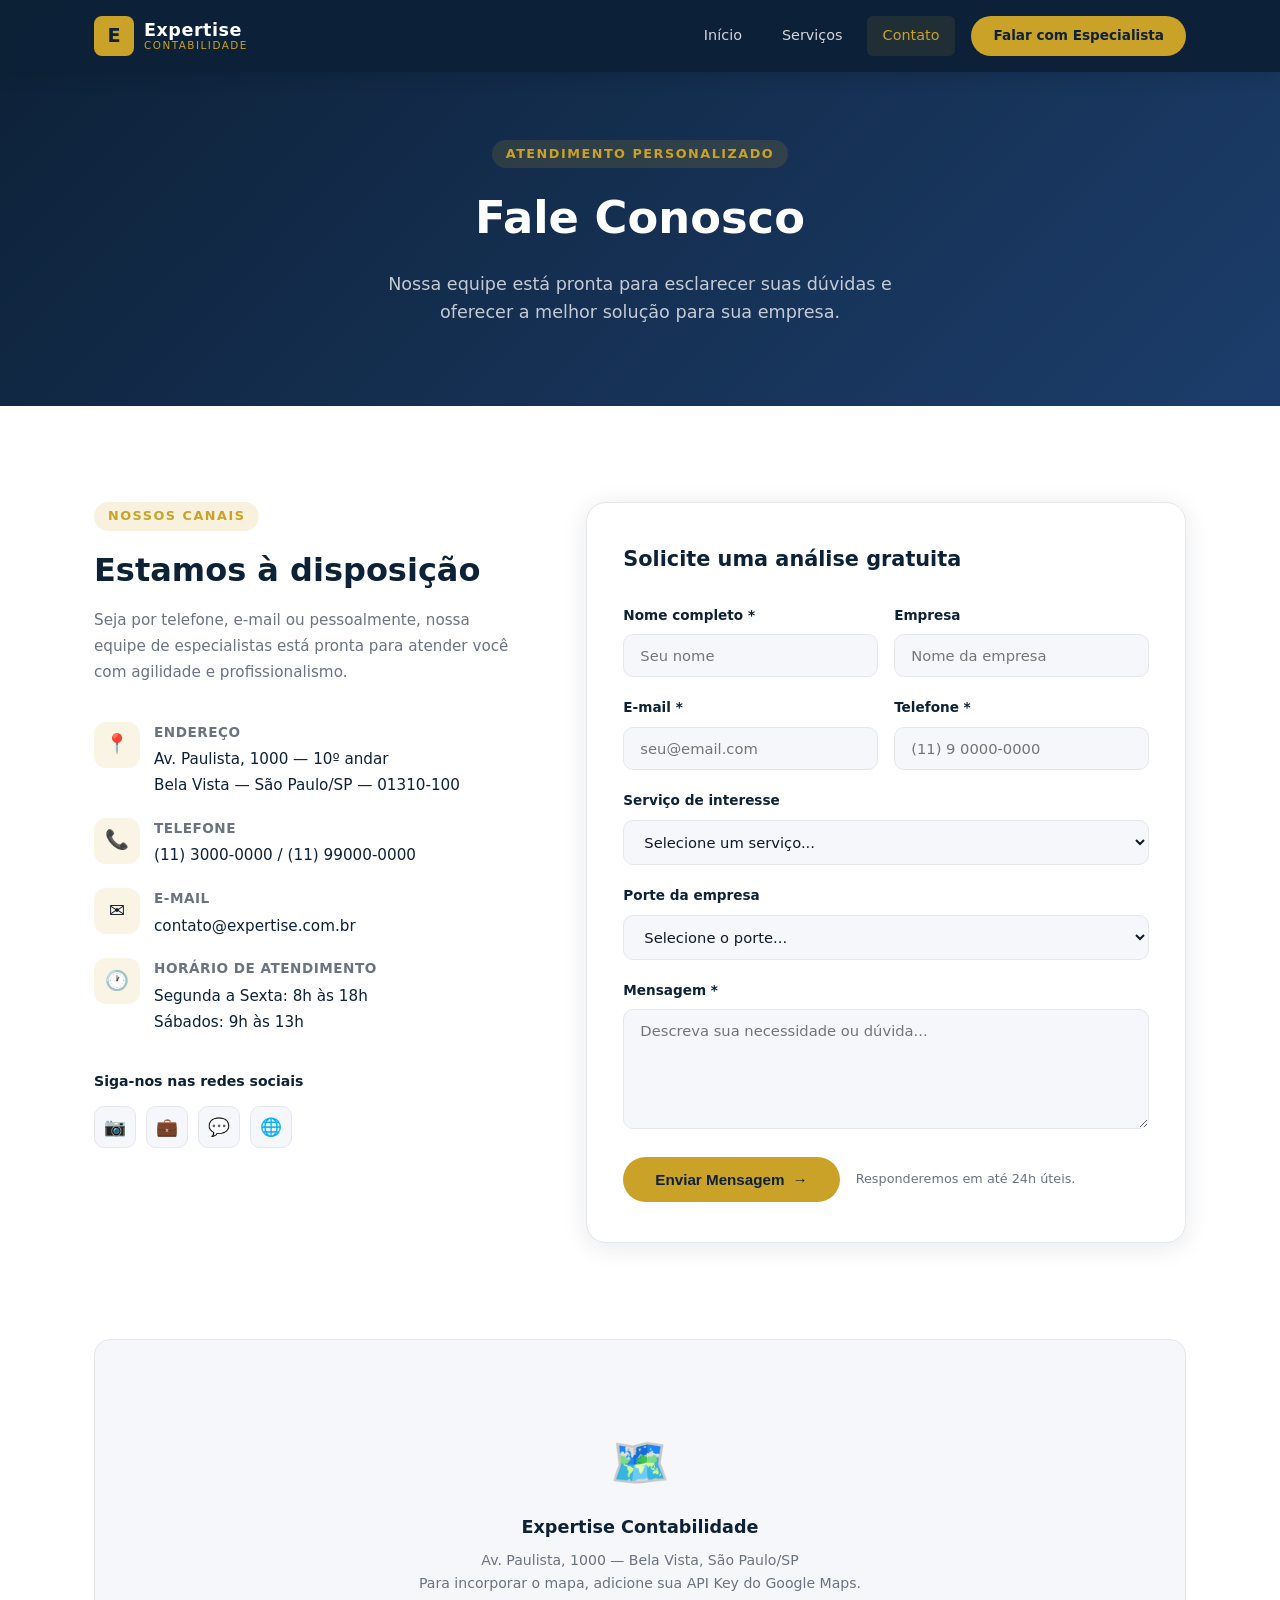
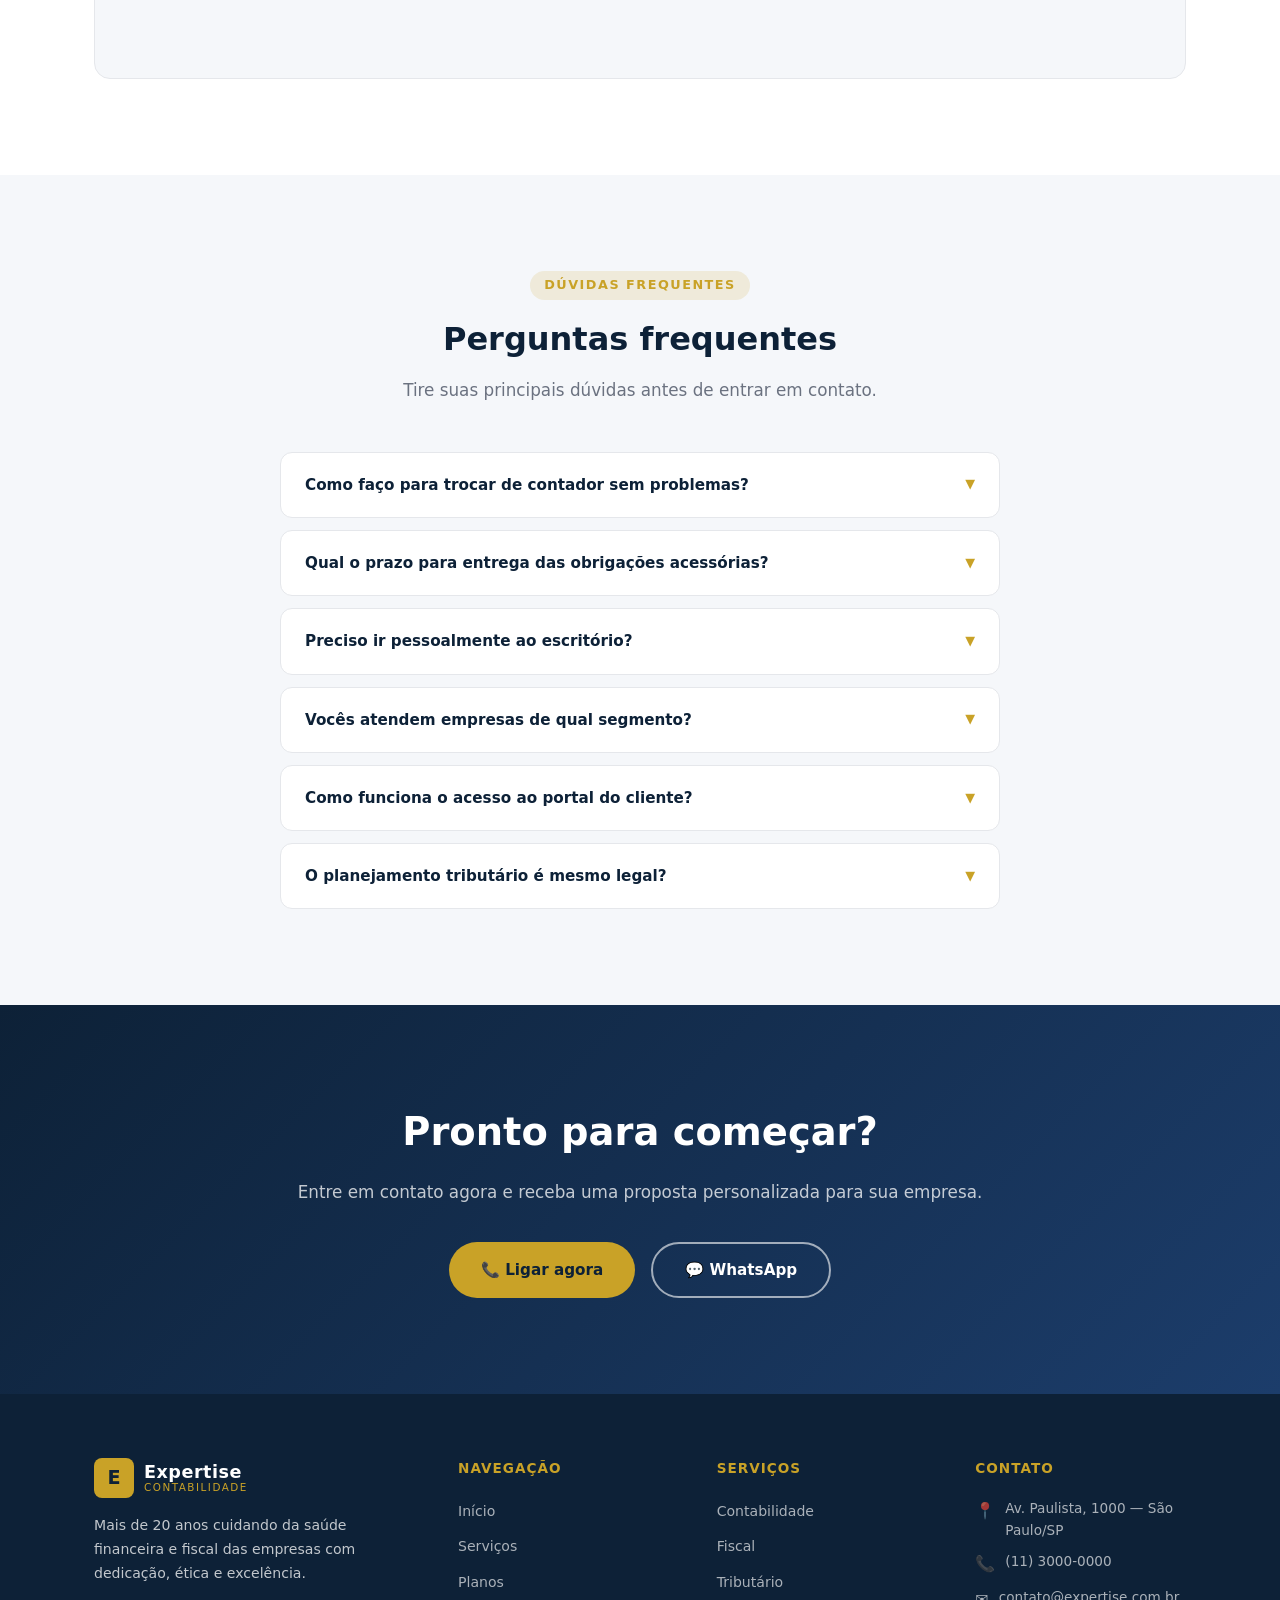
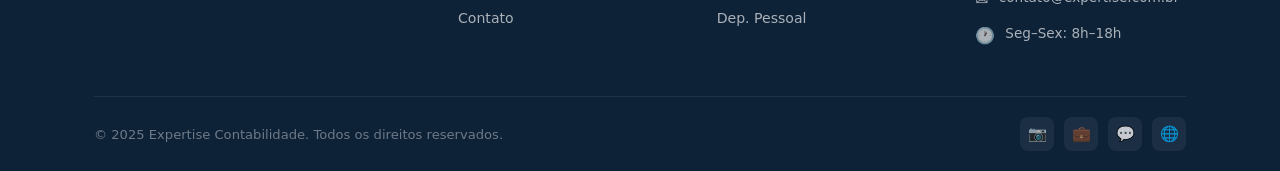
==== lab-desantana/contato.html @ 579408d8 "Add files via upload" ====
<!DOCTYPE html>
<html lang="pt-BR">
<head>
  <meta charset="UTF-8" />
  <meta name="viewport" content="width=device-width, initial-scale=1.0" />
  <meta name="description" content="Entre em contato com a Expertise Contabilidade. Atendimento personalizado, análise gratuita e respostas rápidas para sua empresa." />
  <title>Contato | Expertise Contabilidade</title>
  <link rel="stylesheet" href="styles.css" />
</head>
<body>

  <!-- HEADER -->
  <header class="header">
    <div class="container header-inner">
      <a href="index.html" class="logo">
        <div class="logo-icon">E</div>
        <div class="logo-text">
          <span class="logo-name">Expertise</span>
          <span class="logo-tagline">Contabilidade</span>
        </div>
      </a>

      <button class="hamburger" id="hamburger" aria-label="Menu">
        <span></span><span></span><span></span>
      </button>

      <nav class="nav" id="nav">
        <a href="index.html">Início</a>
        <a href="servicos.html">Serviços</a>
        <a href="contato.html" class="active">Contato</a>
        <a href="contato.html" class="btn-cta">Falar com Especialista</a>
      </nav>
    </div>
  </header>

  <!-- PAGE HERO -->
  <section class="page-hero">
    <div class="container">
      <span class="tag">Atendimento Personalizado</span>
      <h1>Fale Conosco</h1>
      <p>Nossa equipe está pronta para esclarecer suas dúvidas e oferecer a melhor solução para sua empresa.</p>
    </div>
  </section>

  <!-- CONTACT -->
  <section class="contact-section">
    <div class="container">
      <div class="contact-inner">

        <!-- INFO -->
        <div class="contact-info">
          <span class="tag">Nossos Canais</span>
          <h2>Estamos à disposição</h2>
          <p>
            Seja por telefone, e-mail ou pessoalmente, nossa equipe de especialistas está pronta para
            atender você com agilidade e profissionalismo.
          </p>

          <div class="contact-items">
            <div class="contact-item">
              <div class="c-icon">📍</div>
              <div class="c-text">
                <strong>Endereço</strong>
                <span>Av. Paulista, 1000 — 10º andar<br>Bela Vista — São Paulo/SP — 01310-100</span>
              </div>
            </div>
            <div class="contact-item">
              <div class="c-icon">📞</div>
              <div class="c-text">
                <strong>Telefone</strong>
                <span>(11) 3000-0000 / (11) 99000-0000</span>
              </div>
            </div>
            <div class="contact-item">
              <div class="c-icon">✉️</div>
              <div class="c-text">
                <strong>E-mail</strong>
                <span>contato@expertise.com.br</span>
              </div>
            </div>
            <div class="contact-item">
              <div class="c-icon">🕐</div>
              <div class="c-text">
                <strong>Horário de Atendimento</strong>
                <span>Segunda a Sexta: 8h às 18h<br>Sábados: 9h às 13h</span>
              </div>
            </div>
          </div>

          <p style="font-size:0.88rem; font-weight:600; color:var(--navy); margin-bottom:12px;">Siga-nos nas redes sociais</p>
          <div class="social-links">
            <a href="#" title="Instagram">📷</a>
            <a href="#" title="LinkedIn">💼</a>
            <a href="#" title="WhatsApp">💬</a>
            <a href="#" title="Facebook">🌐</a>
          </div>
        </div>

        <!-- FORM -->
        <div class="contact-form-wrap">
          <h3>Solicite uma análise gratuita</h3>

          <form id="contactForm" novalidate>
            <div class="form-row">
              <div class="form-group">
                <label for="nome">Nome completo *</label>
                <input type="text" id="nome" name="nome" placeholder="Seu nome" required />
              </div>
              <div class="form-group">
                <label for="empresa">Empresa</label>
                <input type="text" id="empresa" name="empresa" placeholder="Nome da empresa" />
              </div>
            </div>

            <div class="form-row">
              <div class="form-group">
                <label for="email">E-mail *</label>
                <input type="email" id="email" name="email" placeholder="seu@email.com" required />
              </div>
              <div class="form-group">
                <label for="telefone">Telefone *</label>
                <input type="tel" id="telefone" name="telefone" placeholder="(11) 9 0000-0000" required />
              </div>
            </div>

            <div class="form-group">
              <label for="servico">Serviço de interesse</label>
              <select id="servico" name="servico">
                <option value="">Selecione um serviço...</option>
                <option value="contabilidade">Contabilidade Geral</option>
                <option value="fiscal">Obrigações Fiscais</option>
                <option value="tributario">Planejamento Tributário</option>
                <option value="pessoal">Departamento Pessoal</option>
                <option value="abertura">Abertura de Empresa</option>
                <option value="consultoria">Consultoria Financeira</option>
                <option value="auditoria">Auditoria</option>
                <option value="outro">Outro</option>
              </select>
            </div>

            <div class="form-group">
              <label for="porte">Porte da empresa</label>
              <select id="porte" name="porte">
                <option value="">Selecione o porte...</option>
                <option value="mei">MEI</option>
                <option value="micro">Microempresa (ME)</option>
                <option value="pequena">Pequena Empresa (EPP)</option>
                <option value="media">Média Empresa</option>
                <option value="grande">Grande Empresa</option>
              </select>
            </div>

            <div class="form-group">
              <label for="mensagem">Mensagem *</label>
              <textarea id="mensagem" name="mensagem" placeholder="Descreva sua necessidade ou dúvida..." required></textarea>
            </div>

            <div class="form-submit">
              <button type="submit" class="btn btn-primary" id="submitBtn">
                <span>Enviar Mensagem</span>
                <span>→</span>
              </button>
              <span class="form-note">Responderemos em até 24h úteis.</span>
            </div>

            <div class="form-success" id="formSuccess">
              ✅ Mensagem enviada com sucesso! Nossa equipe entrará em contato em breve.
            </div>
          </form>
        </div>

      </div>
    </div>
  </section>

  <!-- MAP PLACEHOLDER -->
  <section class="map-section">
    <div class="container">
      <div class="map-wrap">
        <div class="map-placeholder">
          <div class="map-icon">🗺️</div>
          <h3>Expertise Contabilidade</h3>
          <p>Av. Paulista, 1000 — Bela Vista, São Paulo/SP<br>
          Para incorporar o mapa, adicione sua API Key do Google Maps.</p>
        </div>
      </div>
    </div>
  </section>

  <!-- FAQ -->
  <section class="faq-section">
    <div class="container">
      <div class="section-header">
        <span class="tag">Dúvidas Frequentes</span>
        <h2 class="section-title">Perguntas frequentes</h2>
        <p class="section-subtitle">Tire suas principais dúvidas antes de entrar em contato.</p>
      </div>

      <div class="faq-list">

        <div class="faq-item">
          <div class="faq-question">
            Como faço para trocar de contador sem problemas?
            <span class="faq-arrow">▼</span>
          </div>
          <div class="faq-answer">
            Cuidamos de todo o processo de migração para você. Solicitamos a documentação ao contador anterior, analisamos a situação fiscal e contábil da empresa e assumimos tudo de forma tranquila e sem interrupções. O processo geralmente leva de 5 a 10 dias úteis.
          </div>
        </div>

        <div class="faq-item">
          <div class="faq-question">
            Qual o prazo para entrega das obrigações acessórias?
            <span class="faq-arrow">▼</span>
          </div>
          <div class="faq-answer">
            Todas as obrigações são entregues com folga antes do prazo legal. Utilizamos um sistema de controle interno com alertas automáticos para garantir que nenhuma obrigação seja esquecida. Nosso cliente nunca paga multa por atraso de entrega.
          </div>
        </div>

        <div class="faq-item">
          <div class="faq-question">
            Preciso ir pessoalmente ao escritório?
            <span class="faq-arrow">▼</span>
          </div>
          <div class="faq-answer">
            Não é necessário. Todo o atendimento pode ser realizado de forma 100% digital, com envio de documentos via plataforma segura, reuniões por videoconferência e assinatura eletrônica. Porém, caso prefira, nossa equipe também atende presencialmente.
          </div>
        </div>

        <div class="faq-item">
          <div class="faq-question">
            Vocês atendem empresas de qual segmento?
            <span class="faq-arrow">▼</span>
          </div>
          <div class="faq-answer">
            Atendemos empresas de todos os segmentos: comércio, indústria, prestação de serviços, tecnologia, saúde, educação, construção civil e muito mais. Nossa equipe possui especialistas com experiência em diferentes nichos de mercado.
          </div>
        </div>

        <div class="faq-item">
          <div class="faq-question">
            Como funciona o acesso ao portal do cliente?
            <span class="faq-arrow">▼</span>
          </div>
          <div class="faq-answer">
            Após a contratação, você recebe acesso ao nosso portal online onde pode consultar documentos, balanços, obrigações entregues, holerites, notas fiscais e relatórios gerenciais a qualquer hora, de qualquer dispositivo.
          </div>
        </div>

        <div class="faq-item">
          <div class="faq-question">
            O planejamento tributário é mesmo legal?
            <span class="faq-arrow">▼</span>
          </div>
          <div class="faq-answer">
            Sim. O planejamento tributário que realizamos é 100% lícito, baseado na análise das normas tributárias vigentes para encontrar o regime e as estratégias que menos oneram sua empresa. Diferente da sonegação, trabalhamos exclusivamente com elisão fiscal — redução legal de impostos.
          </div>
        </div>

      </div>
    </div>
  </section>

  <!-- CTA -->
  <section class="cta-section">
    <div class="container">
      <h2>Pronto para começar?</h2>
      <p>Entre em contato agora e receba uma proposta personalizada para sua empresa.</p>
      <div class="cta-buttons">
        <a href="tel:1130000000" class="btn btn-primary">📞 Ligar agora</a>
        <a href="https://wa.me/5511990000000" class="btn btn-outline">💬 WhatsApp</a>
      </div>
    </div>
  </section>

  <!-- FOOTER -->
  <footer class="footer">
    <div class="container">
      <div class="footer-grid">
        <div class="footer-brand">
          <a href="index.html" class="logo">
            <div class="logo-icon">E</div>
            <div class="logo-text">
              <span class="logo-name">Expertise</span>
              <span class="logo-tagline">Contabilidade</span>
            </div>
          </a>
          <p>Mais de 20 anos cuidando da saúde financeira e fiscal das empresas com dedicação, ética e excelência.</p>
        </div>

        <div class="footer-col">
          <h4>Navegação</h4>
          <ul>
            <li><a href="index.html">Início</a></li>
            <li><a href="servicos.html">Serviços</a></li>
            <li><a href="servicos.html#planos">Planos</a></li>
            <li><a href="contato.html">Contato</a></li>
          </ul>
        </div>

        <div class="footer-col">
          <h4>Serviços</h4>
          <ul>
            <li><a href="servicos.html">Contabilidade</a></li>
            <li><a href="servicos.html">Fiscal</a></li>
            <li><a href="servicos.html">Tributário</a></li>
            <li><a href="servicos.html">Dep. Pessoal</a></li>
          </ul>
        </div>

        <div class="footer-col">
          <h4>Contato</h4>
          <ul class="footer-contact-list">
            <li><span>📍</span><span>Av. Paulista, 1000 — São Paulo/SP</span></li>
            <li><span>📞</span><span>(11) 3000-0000</span></li>
            <li><span>✉️</span><span>contato@expertise.com.br</span></li>
            <li><span>🕐</span><span>Seg–Sex: 8h–18h</span></li>
          </ul>
        </div>
      </div>

      <div class="footer-bottom">
        <p>© 2025 Expertise Contabilidade. Todos os direitos reservados.</p>
        <div class="footer-social">
          <a href="#" title="Instagram">📷</a>
          <a href="#" title="LinkedIn">💼</a>
          <a href="#" title="WhatsApp">💬</a>
          <a href="#" title="Facebook">🌐</a>
        </div>
      </div>
    </div>
  </footer>

  <script src="script.js"></script>
</body>
</html>
---- lab-desantana/styles.css ----
/* ===== RESET & BASE ===== */
*, *::before, *::after {
  box-sizing: border-box;
  margin: 0;
  padding: 0;
}

:root {
  --navy:   #0d2137;
  --blue:   #1a4a7a;
  --gold:   #c9a227;
  --gold-light: #e8c24a;
  --white:  #ffffff;
  --off-white: #f5f7fa;
  --gray:   #6b7280;
  --light-gray: #e5e7eb;
  --dark:   #111827;
  --shadow: 0 4px 24px rgba(13,33,55,0.10);
  --radius: 10px;
  --transition: 0.3s ease;
}

html { scroll-behavior: smooth; }

body {
  font-family: 'Segoe UI', system-ui, -apple-system, sans-serif;
  font-size: 16px;
  color: var(--dark);
  background: var(--white);
  line-height: 1.6;
}

a { text-decoration: none; color: inherit; }
ul { list-style: none; }
img { max-width: 100%; display: block; }

/* ===== UTILITIES ===== */
.container {
  max-width: 1140px;
  margin: 0 auto;
  padding: 0 24px;
}

.section-title {
  font-size: 2rem;
  font-weight: 700;
  color: var(--navy);
  margin-bottom: 12px;
}

.section-subtitle {
  font-size: 1.05rem;
  color: var(--gray);
  max-width: 560px;
  margin-bottom: 48px;
}

.section-header { text-align: center; }
.section-header .section-subtitle { margin: 12px auto 48px; }

.tag {
  display: inline-block;
  background: rgba(201,162,39,0.15);
  color: var(--gold);
  font-size: 0.8rem;
  font-weight: 600;
  letter-spacing: 1.5px;
  text-transform: uppercase;
  padding: 4px 14px;
  border-radius: 50px;
  margin-bottom: 14px;
}

.btn {
  display: inline-flex;
  align-items: center;
  gap: 8px;
  padding: 14px 32px;
  border-radius: 50px;
  font-size: 0.95rem;
  font-weight: 600;
  cursor: pointer;
  border: none;
  transition: var(--transition);
}

.btn-primary {
  background: var(--gold);
  color: var(--navy);
}
.btn-primary:hover { background: var(--gold-light); transform: translateY(-2px); box-shadow: 0 8px 24px rgba(201,162,39,0.4); }

.btn-outline {
  background: transparent;
  color: var(--white);
  border: 2px solid rgba(255,255,255,0.6);
}
.btn-outline:hover { background: rgba(255,255,255,0.12); border-color: var(--white); }

.btn-navy {
  background: var(--navy);
  color: var(--white);
}
.btn-navy:hover { background: var(--blue); transform: translateY(-2px); }

/* ===== HEADER / NAV ===== */
.header {
  position: fixed;
  top: 0; left: 0; right: 0;
  z-index: 1000;
  background: rgba(13,33,55,0.97);
  backdrop-filter: blur(10px);
  box-shadow: 0 2px 20px rgba(0,0,0,0.15);
  transition: var(--transition);
}

.header-inner {
  display: flex;
  align-items: center;
  justify-content: space-between;
  height: 72px;
}

.logo {
  display: flex;
  align-items: center;
  gap: 10px;
}

.logo-icon {
  width: 40px;
  height: 40px;
  background: var(--gold);
  border-radius: 8px;
  display: flex;
  align-items: center;
  justify-content: center;
  font-size: 1.2rem;
  font-weight: 900;
  color: var(--navy);
}

.logo-text {
  display: flex;
  flex-direction: column;
  line-height: 1.1;
}

.logo-name {
  font-size: 1.1rem;
  font-weight: 700;
  color: var(--white);
  letter-spacing: 0.5px;
}

.logo-tagline {
  font-size: 0.65rem;
  color: var(--gold);
  letter-spacing: 1.5px;
  text-transform: uppercase;
}

.nav {
  display: flex;
  align-items: center;
  gap: 8px;
}

.nav a {
  color: rgba(255,255,255,0.82);
  font-size: 0.9rem;
  font-weight: 500;
  padding: 8px 16px;
  border-radius: 6px;
  transition: var(--transition);
}

.nav a:hover, .nav a.active {
  color: var(--gold);
  background: rgba(201,162,39,0.1);
}

.nav .btn-cta {
  background: var(--gold);
  color: var(--navy);
  padding: 9px 22px;
  border-radius: 50px;
  font-weight: 700;
  font-size: 0.85rem;
  margin-left: 8px;
}
.nav .btn-cta:hover { background: var(--gold-light); color: var(--navy); }

.hamburger {
  display: none;
  flex-direction: column;
  gap: 5px;
  cursor: pointer;
  padding: 4px;
  background: none;
  border: none;
}
.hamburger span {
  display: block;
  width: 24px;
  height: 2px;
  background: var(--white);
  border-radius: 2px;
  transition: var(--transition);
}

/* ===== HERO ===== */
.hero {
  min-height: 100vh;
  background: linear-gradient(135deg, var(--navy) 0%, #1c3d6b 60%, #0a1a2e 100%);
  display: flex;
  align-items: center;
  padding-top: 72px;
  position: relative;
  overflow: hidden;
}

.hero::before {
  content: '';
  position: absolute;
  top: -200px; right: -200px;
  width: 700px;
  height: 700px;
  background: radial-gradient(circle, rgba(201,162,39,0.12) 0%, transparent 70%);
  pointer-events: none;
}

.hero::after {
  content: '';
  position: absolute;
  bottom: -150px; left: -150px;
  width: 500px;
  height: 500px;
  background: radial-gradient(circle, rgba(26,74,122,0.4) 0%, transparent 70%);
  pointer-events: none;
}

.hero-inner {
  display: grid;
  grid-template-columns: 1fr 1fr;
  gap: 64px;
  align-items: center;
  position: relative;
  z-index: 1;
  padding: 80px 0;
}

.hero-content .tag { background: rgba(201,162,39,0.2); }

.hero-title {
  font-size: 3.2rem;
  font-weight: 800;
  color: var(--white);
  line-height: 1.15;
  margin-bottom: 20px;
}

.hero-title span { color: var(--gold); }

.hero-desc {
  font-size: 1.1rem;
  color: rgba(255,255,255,0.75);
  margin-bottom: 36px;
  max-width: 480px;
}

.hero-actions {
  display: flex;
  gap: 14px;
  flex-wrap: wrap;
}

.hero-stats {
  display: flex;
  gap: 32px;
  margin-top: 48px;
  padding-top: 32px;
  border-top: 1px solid rgba(255,255,255,0.1);
}

.stat-item { text-align: center; }
.stat-number {
  display: block;
  font-size: 2rem;
  font-weight: 800;
  color: var(--gold);
}
.stat-label {
  font-size: 0.8rem;
  color: rgba(255,255,255,0.6);
  letter-spacing: 0.5px;
}

.hero-card-wrap {
  display: flex;
  justify-content: center;
  align-items: center;
}

.hero-illustration {
  background: rgba(255,255,255,0.05);
  border: 1px solid rgba(255,255,255,0.1);
  border-radius: 20px;
  padding: 36px 32px;
  backdrop-filter: blur(10px);
  width: 100%;
  max-width: 420px;
}

.hero-illustration h3 {
  color: var(--gold);
  font-size: 0.85rem;
  letter-spacing: 1.5px;
  text-transform: uppercase;
  margin-bottom: 24px;
}

.service-list-card {
  display: flex;
  flex-direction: column;
  gap: 14px;
}

.service-card-item {
  display: flex;
  align-items: center;
  gap: 14px;
  padding: 14px 16px;
  background: rgba(255,255,255,0.06);
  border-radius: var(--radius);
  border: 1px solid rgba(255,255,255,0.08);
  transition: var(--transition);
}
.service-card-item:hover { background: rgba(201,162,39,0.12); border-color: rgba(201,162,39,0.3); }

.service-icon {
  width: 42px;
  height: 42px;
  background: var(--gold);
  border-radius: 10px;
  display: flex;
  align-items: center;
  justify-content: center;
  font-size: 1.2rem;
  flex-shrink: 0;
}

.service-info strong {
  display: block;
  color: var(--white);
  font-size: 0.92rem;
  font-weight: 600;
}
.service-info span {
  color: rgba(255,255,255,0.5);
  font-size: 0.8rem;
}

/* ===== ABOUT ===== */
.about {
  padding: 96px 0;
  background: var(--off-white);
}

.about-inner {
  display: grid;
  grid-template-columns: 1fr 1fr;
  gap: 72px;
  align-items: center;
}

.about-badges {
  display: flex;
  flex-wrap: wrap;
  gap: 10px;
  margin-top: 28px;
}

.badge {
  display: flex;
  align-items: center;
  gap: 8px;
  background: var(--white);
  border: 1px solid var(--light-gray);
  border-radius: 50px;
  padding: 8px 16px;
  font-size: 0.85rem;
  font-weight: 600;
  color: var(--navy);
  box-shadow: var(--shadow);
}
.badge .dot {
  width: 8px;
  height: 8px;
  background: var(--gold);
  border-radius: 50%;
}

.about-visual {
  position: relative;
}

.about-card {
  background: var(--white);
  border-radius: 16px;
  padding: 32px;
  box-shadow: var(--shadow);
  border: 1px solid var(--light-gray);
}

.about-card h3 {
  color: var(--navy);
  font-size: 1.1rem;
  margin-bottom: 24px;
  display: flex;
  align-items: center;
  gap: 8px;
}

.about-card h3::after {
  content: '';
  flex: 1;
  height: 2px;
  background: var(--gold);
  border-radius: 2px;
}

.value-list {
  display: flex;
  flex-direction: column;
  gap: 14px;
}

.value-item {
  display: flex;
  gap: 12px;
  align-items: flex-start;
}

.value-check {
  width: 22px;
  height: 22px;
  background: var(--gold);
  border-radius: 50%;
  display: flex;
  align-items: center;
  justify-content: center;
  font-size: 0.75rem;
  color: var(--navy);
  flex-shrink: 0;
  margin-top: 2px;
}

.value-text strong {
  display: block;
  font-size: 0.92rem;
  color: var(--navy);
  font-weight: 600;
}
.value-text span { font-size: 0.82rem; color: var(--gray); }

.float-badge {
  position: absolute;
  bottom: -20px;
  left: -20px;
  background: var(--navy);
  color: var(--white);
  border-radius: 12px;
  padding: 16px 20px;
  box-shadow: 0 8px 32px rgba(13,33,55,0.25);
  display: flex;
  align-items: center;
  gap: 10px;
}
.float-badge .number {
  font-size: 1.8rem;
  font-weight: 800;
  color: var(--gold);
  line-height: 1;
}
.float-badge .label {
  font-size: 0.78rem;
  color: rgba(255,255,255,0.7);
  line-height: 1.3;
}

/* ===== SERVICES PAGE ===== */
.page-hero {
  background: linear-gradient(135deg, var(--navy) 0%, #1c3d6b 100%);
  padding: 140px 0 80px;
  text-align: center;
}

.page-hero h1 {
  font-size: 2.8rem;
  font-weight: 800;
  color: var(--white);
  margin-bottom: 16px;
}

.page-hero p {
  color: rgba(255,255,255,0.75);
  font-size: 1.1rem;
  max-width: 560px;
  margin: 0 auto;
}

.services-section {
  padding: 96px 0;
}

.services-grid {
  display: grid;
  grid-template-columns: repeat(3, 1fr);
  gap: 28px;
}

.service-box {
  background: var(--white);
  border: 1px solid var(--light-gray);
  border-radius: 16px;
  padding: 36px 28px;
  transition: var(--transition);
  position: relative;
  overflow: hidden;
}

.service-box::before {
  content: '';
  position: absolute;
  top: 0; left: 0; right: 0;
  height: 4px;
  background: linear-gradient(90deg, var(--gold), var(--gold-light));
  transform: scaleX(0);
  transform-origin: left;
  transition: var(--transition);
}

.service-box:hover {
  box-shadow: 0 12px 40px rgba(13,33,55,0.12);
  transform: translateY(-6px);
  border-color: transparent;
}

.service-box:hover::before { transform: scaleX(1); }

.service-box .icon {
  width: 60px;
  height: 60px;
  background: rgba(201,162,39,0.12);
  border-radius: 14px;
  display: flex;
  align-items: center;
  justify-content: center;
  font-size: 1.7rem;
  margin-bottom: 20px;
  transition: var(--transition);
}

.service-box:hover .icon {
  background: var(--gold);
}

.service-box h3 {
  font-size: 1.15rem;
  font-weight: 700;
  color: var(--navy);
  margin-bottom: 12px;
}

.service-box p {
  color: var(--gray);
  font-size: 0.9rem;
  line-height: 1.65;
  margin-bottom: 20px;
}

.service-box ul {
  display: flex;
  flex-direction: column;
  gap: 8px;
}

.service-box ul li {
  display: flex;
  align-items: center;
  gap: 8px;
  font-size: 0.85rem;
  color: var(--dark);
}

.service-box ul li::before {
  content: '✓';
  color: var(--gold);
  font-weight: 700;
  flex-shrink: 0;
}

/* ===== PLANS ===== */
.plans-section {
  padding: 96px 0;
  background: var(--off-white);
}

.plans-grid {
  display: grid;
  grid-template-columns: repeat(3, 1fr);
  gap: 28px;
  align-items: start;
}

.plan-card {
  background: var(--white);
  border: 1px solid var(--light-gray);
  border-radius: 20px;
  padding: 36px 28px;
  position: relative;
  transition: var(--transition);
}

.plan-card:hover { box-shadow: 0 16px 48px rgba(13,33,55,0.12); transform: translateY(-4px); }

.plan-card.featured {
  background: var(--navy);
  border-color: var(--navy);
  transform: scale(1.03);
}

.plan-card.featured:hover { transform: scale(1.03) translateY(-4px); }

.plan-badge {
  position: absolute;
  top: -14px;
  left: 50%;
  transform: translateX(-50%);
  background: var(--gold);
  color: var(--navy);
  font-size: 0.75rem;
  font-weight: 700;
  letter-spacing: 1px;
  text-transform: uppercase;
  padding: 5px 18px;
  border-radius: 50px;
  white-space: nowrap;
}

.plan-name {
  font-size: 1rem;
  font-weight: 700;
  letter-spacing: 1px;
  text-transform: uppercase;
  margin-bottom: 8px;
  color: var(--gray);
}
.plan-card.featured .plan-name { color: var(--gold); }

.plan-price {
  margin-bottom: 8px;
}
.plan-price .currency {
  font-size: 1.3rem;
  font-weight: 700;
  color: var(--navy);
  vertical-align: super;
  line-height: 1;
}
.plan-card.featured .plan-price .currency { color: var(--white); }

.plan-price .amount {
  font-size: 3rem;
  font-weight: 800;
  color: var(--navy);
  line-height: 1;
}
.plan-card.featured .plan-price .amount { color: var(--white); }

.plan-price .period {
  font-size: 0.85rem;
  color: var(--gray);
  font-weight: 500;
}
.plan-card.featured .plan-price .period { color: rgba(255,255,255,0.6); }

.plan-desc {
  font-size: 0.88rem;
  color: var(--gray);
  margin-bottom: 28px;
  padding-bottom: 24px;
  border-bottom: 1px solid var(--light-gray);
}
.plan-card.featured .plan-desc {
  color: rgba(255,255,255,0.6);
  border-bottom-color: rgba(255,255,255,0.1);
}

.plan-features {
  display: flex;
  flex-direction: column;
  gap: 12px;
  margin-bottom: 32px;
}

.plan-features li {
  display: flex;
  align-items: center;
  gap: 10px;
  font-size: 0.88rem;
  color: var(--dark);
}
.plan-card.featured .plan-features li { color: rgba(255,255,255,0.85); }

.plan-features li .check {
  width: 20px;
  height: 20px;
  background: rgba(201,162,39,0.15);
  border-radius: 50%;
  display: flex;
  align-items: center;
  justify-content: center;
  font-size: 0.7rem;
  color: var(--gold);
  flex-shrink: 0;
}
.plan-card.featured .plan-features li .check {
  background: rgba(201,162,39,0.25);
}

.plan-btn {
  display: block;
  text-align: center;
  padding: 13px 24px;
  border-radius: 50px;
  font-weight: 700;
  font-size: 0.9rem;
  transition: var(--transition);
  border: 2px solid var(--navy);
  color: var(--navy);
  background: transparent;
}
.plan-btn:hover { background: var(--navy); color: var(--white); }

.plan-card.featured .plan-btn {
  background: var(--gold);
  border-color: var(--gold);
  color: var(--navy);
}
.plan-card.featured .plan-btn:hover { background: var(--gold-light); }

/* ===== CTA SECTION ===== */
.cta-section {
  padding: 96px 0;
  background: linear-gradient(135deg, var(--navy) 0%, #1c3d6b 100%);
  text-align: center;
}

.cta-section h2 {
  font-size: 2.4rem;
  font-weight: 800;
  color: var(--white);
  margin-bottom: 16px;
}

.cta-section p {
  color: rgba(255,255,255,0.75);
  font-size: 1.05rem;
  margin-bottom: 36px;
}

.cta-buttons {
  display: flex;
  gap: 16px;
  justify-content: center;
  flex-wrap: wrap;
}

/* ===== CONTACT PAGE ===== */
.contact-section {
  padding: 96px 0;
}

.contact-inner {
  display: grid;
  grid-template-columns: 1fr 1.4fr;
  gap: 64px;
  align-items: start;
}

.contact-info h2 {
  font-size: 2rem;
  font-weight: 700;
  color: var(--navy);
  margin-bottom: 12px;
}

.contact-info p {
  color: var(--gray);
  font-size: 0.95rem;
  margin-bottom: 36px;
  line-height: 1.7;
}

.contact-items {
  display: flex;
  flex-direction: column;
  gap: 20px;
  margin-bottom: 36px;
}

.contact-item {
  display: flex;
  gap: 14px;
  align-items: flex-start;
}

.contact-item .c-icon {
  width: 46px;
  height: 46px;
  background: rgba(201,162,39,0.12);
  border-radius: 12px;
  display: flex;
  align-items: center;
  justify-content: center;
  font-size: 1.2rem;
  flex-shrink: 0;
}

.contact-item .c-text strong {
  display: block;
  font-size: 0.85rem;
  font-weight: 700;
  color: var(--gray);
  letter-spacing: 0.5px;
  text-transform: uppercase;
  margin-bottom: 3px;
}

.contact-item .c-text span {
  font-size: 0.95rem;
  color: var(--navy);
  font-weight: 500;
}

.social-links {
  display: flex;
  gap: 10px;
}

.social-links a {
  width: 42px;
  height: 42px;
  background: var(--off-white);
  border: 1px solid var(--light-gray);
  border-radius: 10px;
  display: flex;
  align-items: center;
  justify-content: center;
  font-size: 1.1rem;
  transition: var(--transition);
}

.social-links a:hover {
  background: var(--navy);
  border-color: var(--navy);
  transform: translateY(-2px);
}

/* ===== FORM ===== */
.contact-form-wrap {
  background: var(--white);
  border: 1px solid var(--light-gray);
  border-radius: 20px;
  padding: 40px 36px;
  box-shadow: var(--shadow);
}

.contact-form-wrap h3 {
  font-size: 1.3rem;
  font-weight: 700;
  color: var(--navy);
  margin-bottom: 28px;
}

.form-group {
  margin-bottom: 20px;
}

.form-row {
  display: grid;
  grid-template-columns: 1fr 1fr;
  gap: 16px;
}

label {
  display: block;
  font-size: 0.85rem;
  font-weight: 600;
  color: var(--navy);
  margin-bottom: 8px;
}

input, select, textarea {
  width: 100%;
  padding: 12px 16px;
  border: 1.5px solid var(--light-gray);
  border-radius: 10px;
  font-size: 0.92rem;
  font-family: inherit;
  color: var(--dark);
  background: var(--off-white);
  transition: var(--transition);
  outline: none;
}

input:focus, select:focus, textarea:focus {
  border-color: var(--gold);
  background: var(--white);
  box-shadow: 0 0 0 3px rgba(201,162,39,0.12);
}

textarea { resize: vertical; min-height: 120px; }

.form-submit {
  display: flex;
  align-items: center;
  gap: 16px;
  flex-wrap: wrap;
}

.form-note {
  font-size: 0.8rem;
  color: var(--gray);
}

.form-success {
  display: none;
  background: #d1fae5;
  border: 1px solid #6ee7b7;
  color: #065f46;
  padding: 12px 18px;
  border-radius: 10px;
  font-size: 0.9rem;
  font-weight: 500;
  margin-top: 16px;
}

/* ===== MAP PLACEHOLDER ===== */
.map-section { padding: 0 0 96px; }

.map-wrap {
  border-radius: 16px;
  overflow: hidden;
  height: 340px;
  background: var(--off-white);
  border: 1px solid var(--light-gray);
  display: flex;
  align-items: center;
  justify-content: center;
  position: relative;
}

.map-placeholder {
  text-align: center;
  color: var(--gray);
}

.map-placeholder .map-icon { font-size: 3rem; margin-bottom: 12px; }
.map-placeholder h3 { font-size: 1.1rem; color: var(--navy); margin-bottom: 8px; }
.map-placeholder p { font-size: 0.88rem; }

/* ===== FAQ ===== */
.faq-section {
  padding: 96px 0;
  background: var(--off-white);
}

.faq-list {
  max-width: 720px;
  margin: 0 auto;
  display: flex;
  flex-direction: column;
  gap: 12px;
}

.faq-item {
  background: var(--white);
  border: 1px solid var(--light-gray);
  border-radius: 12px;
  overflow: hidden;
}

.faq-question {
  display: flex;
  align-items: center;
  justify-content: space-between;
  padding: 20px 24px;
  cursor: pointer;
  font-weight: 600;
  color: var(--navy);
  font-size: 0.95rem;
  transition: var(--transition);
  user-select: none;
}

.faq-question:hover { color: var(--gold); }

.faq-arrow {
  font-size: 0.8rem;
  color: var(--gold);
  transition: var(--transition);
  flex-shrink: 0;
}

.faq-answer {
  max-height: 0;
  overflow: hidden;
  transition: max-height 0.35s ease, padding 0.35s ease;
  padding: 0 24px;
  font-size: 0.9rem;
  color: var(--gray);
  line-height: 1.7;
}

.faq-item.open .faq-answer {
  max-height: 300px;
  padding: 0 24px 20px;
}

.faq-item.open .faq-arrow { transform: rotate(180deg); }

/* ===== TESTIMONIALS ===== */
.testimonials-section {
  padding: 96px 0;
}

.testimonials-grid {
  display: grid;
  grid-template-columns: repeat(3, 1fr);
  gap: 24px;
}

.testimonial-card {
  background: var(--white);
  border: 1px solid var(--light-gray);
  border-radius: 16px;
  padding: 28px;
  transition: var(--transition);
}

.testimonial-card:hover { box-shadow: var(--shadow); transform: translateY(-4px); }

.stars {
  color: var(--gold);
  font-size: 0.9rem;
  margin-bottom: 14px;
  letter-spacing: 2px;
}

.testimonial-card p {
  color: var(--gray);
  font-size: 0.9rem;
  line-height: 1.7;
  font-style: italic;
  margin-bottom: 20px;
}

.testimonial-author {
  display: flex;
  align-items: center;
  gap: 12px;
}

.avatar {
  width: 44px;
  height: 44px;
  border-radius: 50%;
  background: linear-gradient(135deg, var(--navy), var(--blue));
  display: flex;
  align-items: center;
  justify-content: center;
  font-weight: 700;
  color: var(--white);
  font-size: 1rem;
  flex-shrink: 0;
}

.author-info strong {
  display: block;
  font-size: 0.9rem;
  color: var(--navy);
  font-weight: 600;
}

.author-info span {
  font-size: 0.8rem;
  color: var(--gray);
}

/* ===== FOOTER ===== */
.footer {
  background: var(--navy);
  padding: 64px 0 0;
  color: rgba(255,255,255,0.75);
}

.footer-grid {
  display: grid;
  grid-template-columns: 1.5fr 1fr 1fr 1fr;
  gap: 48px;
  padding-bottom: 48px;
  border-bottom: 1px solid rgba(255,255,255,0.08);
}

.footer-brand p {
  font-size: 0.88rem;
  line-height: 1.7;
  margin-top: 16px;
  max-width: 280px;
}

.footer-col h4 {
  font-size: 0.85rem;
  font-weight: 700;
  letter-spacing: 1px;
  text-transform: uppercase;
  color: var(--gold);
  margin-bottom: 18px;
}

.footer-col ul {
  display: flex;
  flex-direction: column;
  gap: 10px;
}

.footer-col ul li a {
  font-size: 0.88rem;
  color: rgba(255,255,255,0.65);
  transition: var(--transition);
}

.footer-col ul li a:hover { color: var(--gold); padding-left: 4px; }

.footer-contact-list {
  display: flex;
  flex-direction: column;
  gap: 12px;
}

.footer-contact-list li {
  display: flex;
  align-items: flex-start;
  gap: 10px;
  font-size: 0.85rem;
  color: rgba(255,255,255,0.65);
}

.footer-contact-list li span:first-child { font-size: 1rem; flex-shrink: 0; }

.footer-bottom {
  padding: 20px 0;
  display: flex;
  align-items: center;
  justify-content: space-between;
  font-size: 0.82rem;
}

.footer-bottom p { color: rgba(255,255,255,0.4); }

.footer-social {
  display: flex;
  gap: 10px;
}

.footer-social a {
  width: 34px;
  height: 34px;
  background: rgba(255,255,255,0.06);
  border-radius: 8px;
  display: flex;
  align-items: center;
  justify-content: center;
  font-size: 0.95rem;
  transition: var(--transition);
}

.footer-social a:hover { background: var(--gold); }

/* ===== RESPONSIVE ===== */
@media (max-width: 1024px) {
  .hero-title { font-size: 2.5rem; }
  .services-grid { grid-template-columns: repeat(2, 1fr); }
  .footer-grid { grid-template-columns: 1fr 1fr; gap: 36px; }
}

@media (max-width: 768px) {
  .hero-inner {
    grid-template-columns: 1fr;
    text-align: center;
    gap: 48px;
  }
  .hero-title { font-size: 2.2rem; }
  .hero-desc { margin: 0 auto 36px; }
  .hero-actions { justify-content: center; }
  .hero-stats { justify-content: center; gap: 28px; }

  .about-inner { grid-template-columns: 1fr; }
  .about-visual { display: none; }

  .services-grid { grid-template-columns: 1fr; }
  .plans-grid { grid-template-columns: 1fr; }
  .plan-card.featured { transform: scale(1); }

  .contact-inner { grid-template-columns: 1fr; }
  .form-row { grid-template-columns: 1fr; }

  .testimonials-grid { grid-template-columns: 1fr; }

  .footer-grid { grid-template-columns: 1fr; gap: 28px; }
  .footer-bottom { flex-direction: column; gap: 12px; }

  .hamburger { display: flex; }
  .nav { display: none; flex-direction: column; position: absolute; top: 72px; left: 0; right: 0; background: var(--navy); padding: 16px 24px 24px; gap: 4px; }
  .nav.open { display: flex; }
  .nav a { padding: 12px 16px; }

  .section-title { font-size: 1.6rem; }
  .cta-section h2 { font-size: 1.8rem; }
  .page-hero h1 { font-size: 2rem; }
}
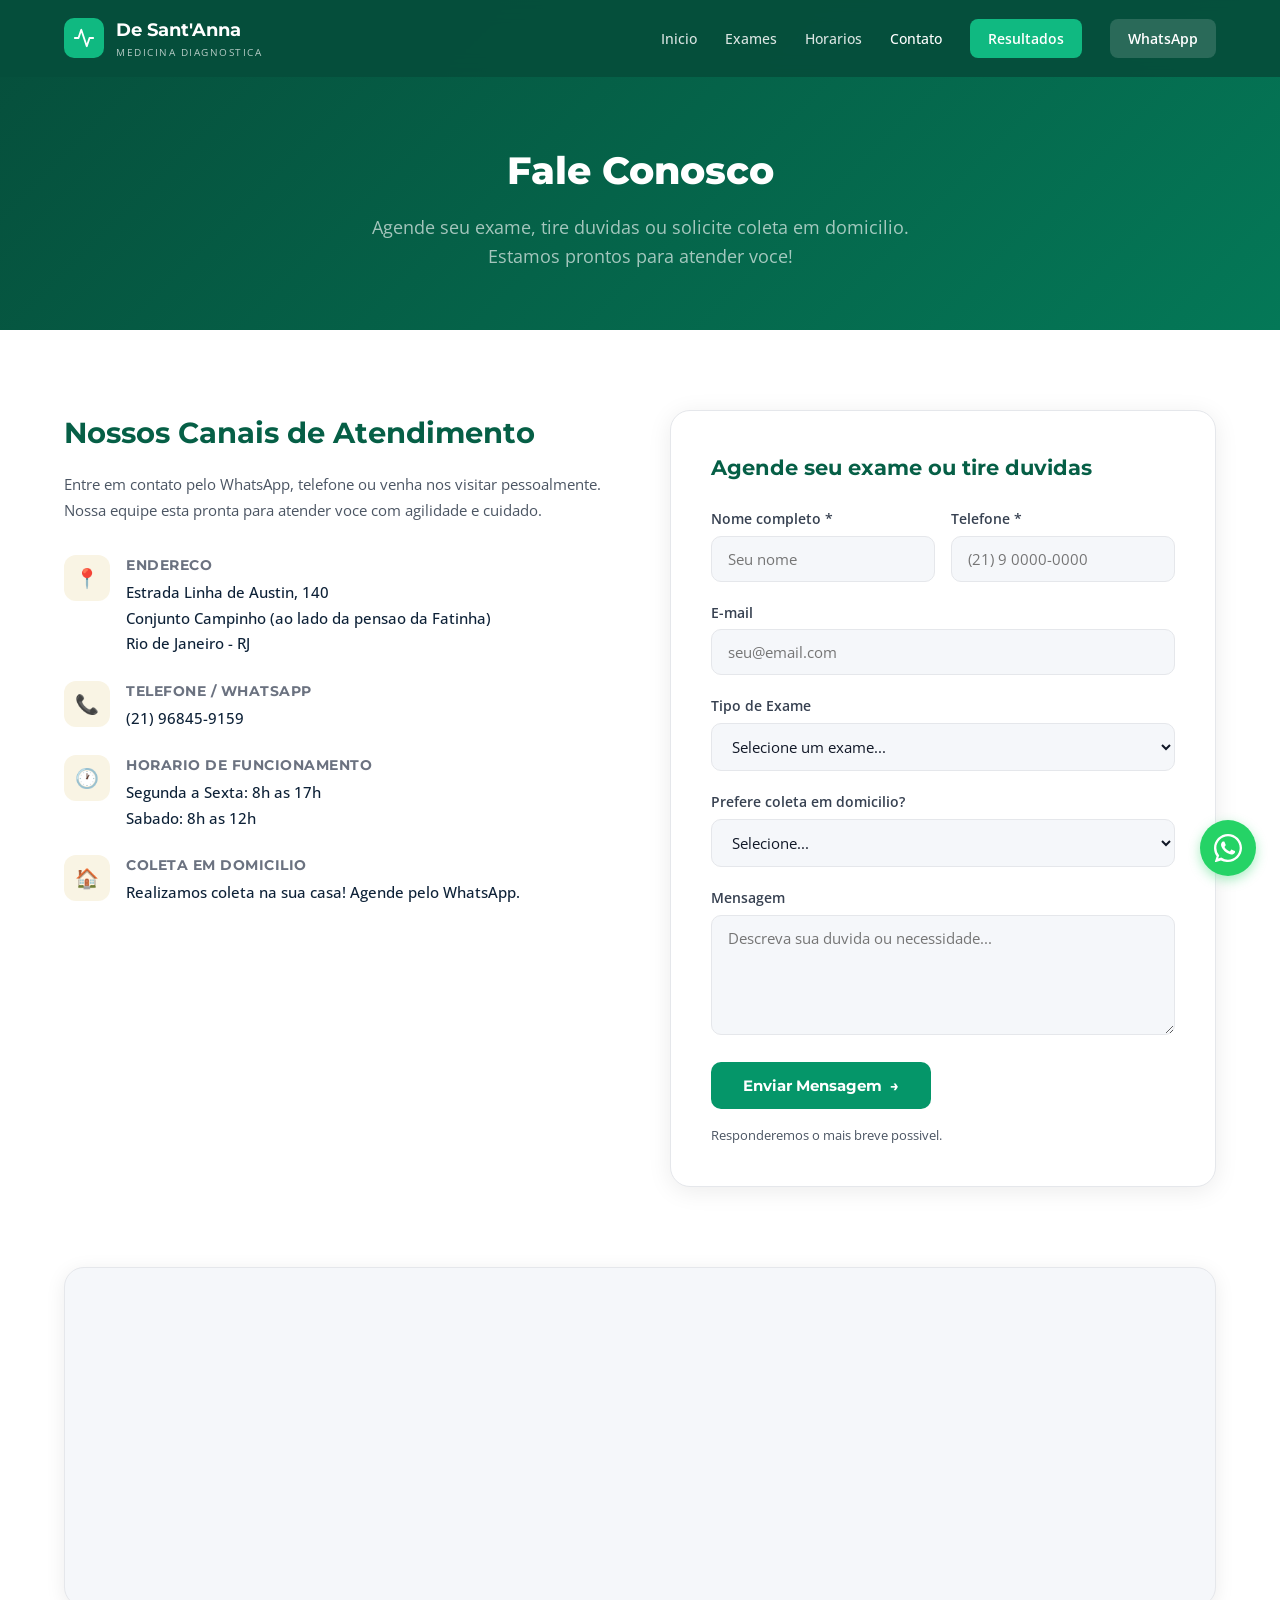
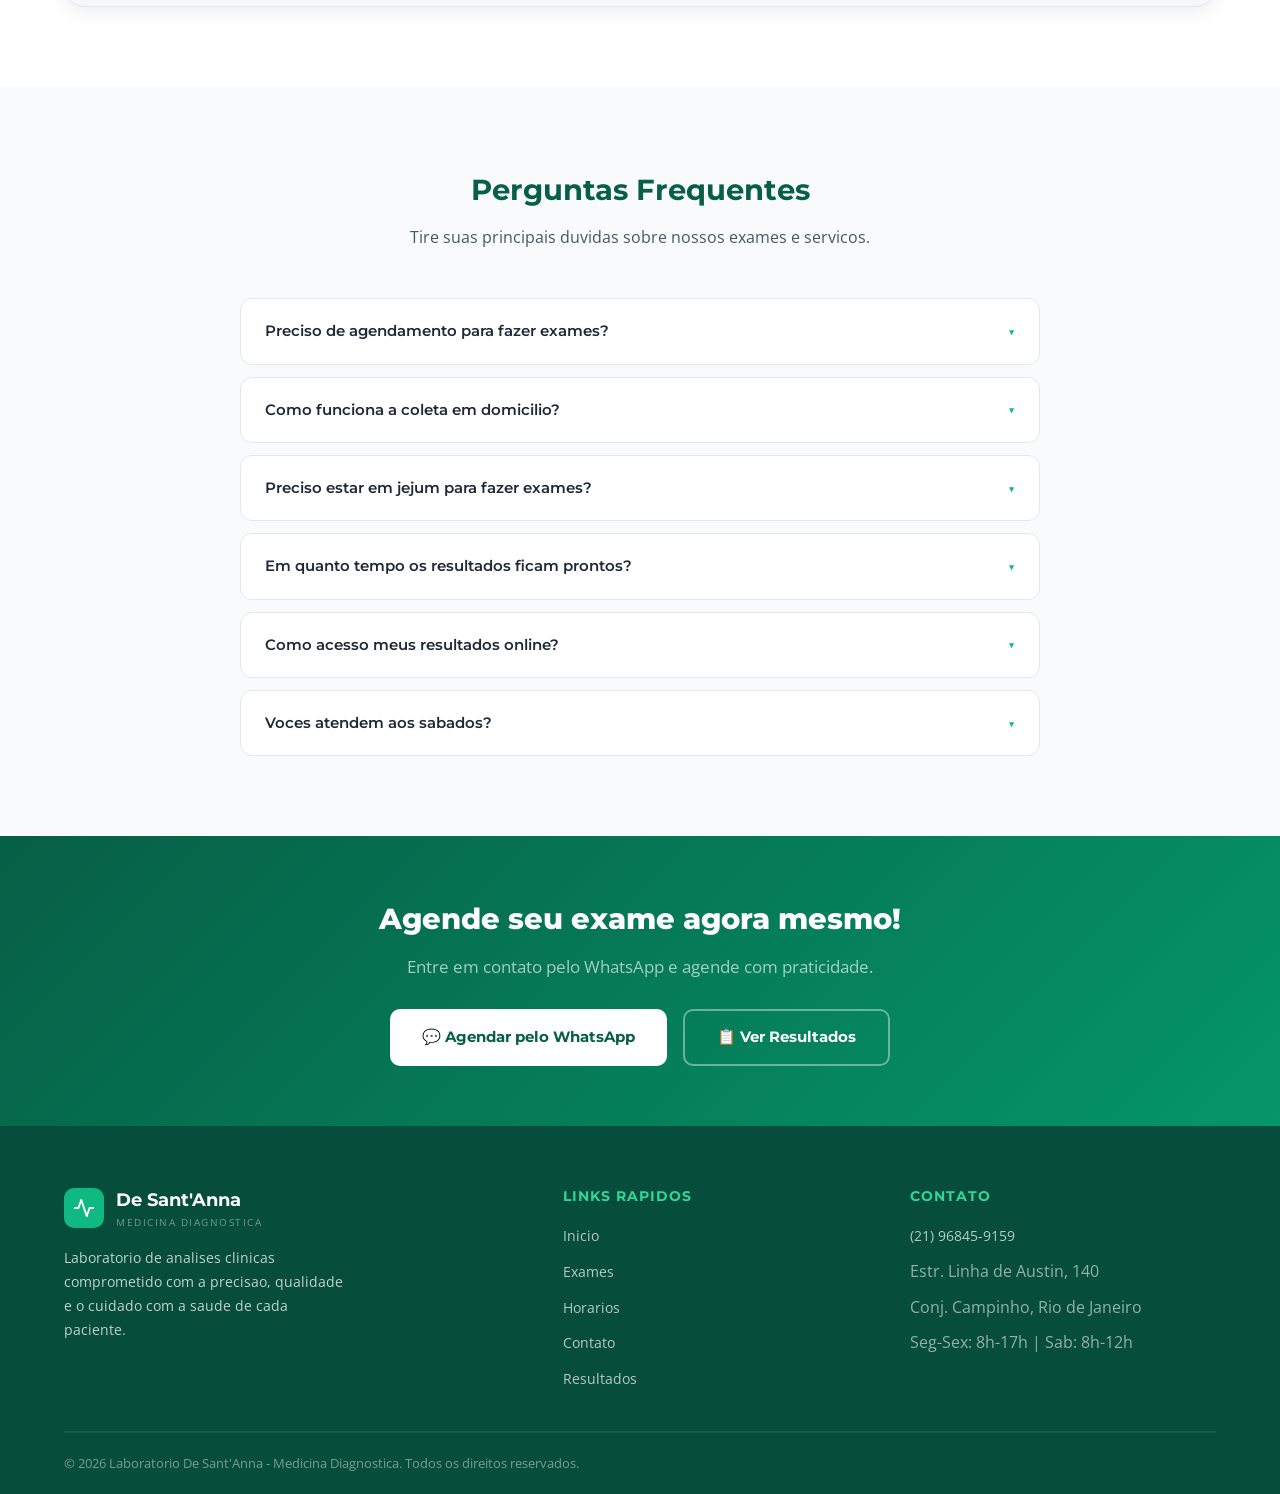
==== commit 199981ac: "Add files via upload" ====
--- a/lab-desantana/contato.html
+++ b/lab-desantana/contato.html
@@ -3,42 +3,234 @@
 <head>
   <meta charset="UTF-8" />
   <meta name="viewport" content="width=device-width, initial-scale=1.0" />
-  <meta name="description" content="Entre em contato com a Expertise Contabilidade. Atendimento personalizado, análise gratuita e respostas rápidas para sua empresa." />
-  <title>Contato | Expertise Contabilidade</title>
+  <meta name="description" content="Entre em contato com o Laboratório De Sant'Anna - Medicina Diagnóstica. Agende seu exame, tire dúvidas ou solicite coleta em domicílio." />
+  <title>Contato | Laboratório De Sant'Anna - Medicina Diagnóstica</title>
+  <link rel="preconnect" href="https://fonts.googleapis.com">
+  <link href="https://fonts.googleapis.com/css2?family=Montserrat:wght@400;500;600;700;800&family=Open+Sans:wght@400;500;600&display=swap" rel="stylesheet">
   <link rel="stylesheet" href="styles.css" />
+  <style>
+    *, *::before, *::after { margin: 0; padding: 0; box-sizing: border-box; }
+    :root {
+      --green-900: #064e3b; --green-800: #065f46; --green-700: #047857;
+      --green-600: #059669; --green-500: #10b981; --green-400: #34d399;
+      --green-100: #d1fae5; --green-50: #ecfdf5; --white: #ffffff;
+      --gray-50: #f9fafb; --gray-100: #f3f4f6; --gray-200: #e5e7eb;
+      --gray-600: #4b5563; --gray-700: #374151; --gray-800: #1f2937;
+    }
+    body { font-family: 'Open Sans', sans-serif; color: var(--gray-700); }
+    .container { max-width: 1200px; margin: 0 auto; padding: 0 24px; }
+    h1, h2, h3, h4 { font-family: 'Montserrat', sans-serif; }
+
+    /* NAVBAR */
+    .navbar {
+      position: fixed; top: 0; left: 0; right: 0; z-index: 1000;
+      padding: 16px 0; transition: all .3s;
+      background: rgba(6,78,59,.95); backdrop-filter: blur(10px);
+    }
+    .navbar.scrolled { padding: 10px 0; box-shadow: 0 2px 20px rgba(0,0,0,.15); }
+    .navbar .container { display: flex; align-items: center; justify-content: space-between; }
+    .navbar-brand {
+      display: flex; align-items: center; gap: 12px;
+      text-decoration: none; color: var(--white);
+    }
+    .navbar-brand .logo-icon {
+      width: 40px; height: 40px; background: var(--green-500);
+      border-radius: 10px; display: flex; align-items: center; justify-content: center;
+    }
+    .navbar-brand .logo-icon svg { width: 22px; height: 22px; }
+    .navbar-brand span { font-family: 'Montserrat', sans-serif; font-weight: 700; font-size: 1.1rem; }
+    .navbar-brand small { display: block; font-size: .65rem; opacity: .7; letter-spacing: 1.5px; }
+    .nav-links { display: flex; align-items: center; gap: 28px; }
+    .nav-links a { color: rgba(255,255,255,.85); text-decoration: none; font-size: .9rem; font-weight: 500; transition: color .2s; }
+    .nav-links a:hover { color: var(--white); }
+    .hamburger {
+      display: none; flex-direction: column; gap: 5px; background: none; border: none; cursor: pointer; padding: 4px;
+    }
+    .hamburger span { display: block; width: 24px; height: 2px; background: var(--white); border-radius: 2px; transition: all .3s; }
+    .hamburger.active span:nth-child(1) { transform: rotate(45deg) translate(5px,5px); }
+    .hamburger.active span:nth-child(2) { opacity: 0; }
+    .hamburger.active span:nth-child(3) { transform: rotate(-45deg) translate(5px,-5px); }
+
+    /* MOBILE MENU */
+    .mobile-menu {
+      position: fixed; top: 72px; left: 0; right: 0; z-index: 999;
+      background: var(--white); padding: 20px 24px; display: none;
+      flex-direction: column; gap: 12px;
+      box-shadow: 0 8px 30px rgba(0,0,0,.1); border-bottom: 3px solid var(--green-500);
+    }
+    .mobile-menu.open { display: flex; }
+    .mobile-menu a { font-family: 'Montserrat', sans-serif; font-weight: 500; font-size: 1rem; color: var(--gray-700); padding: 8px 0; text-decoration: none; }
+
+    /* PAGE HERO */
+    .page-hero {
+      background: linear-gradient(135deg, var(--green-900) 0%, var(--green-700) 100%);
+      padding: 140px 0 60px; text-align: center; color: var(--white);
+    }
+    .page-hero h1 { font-size: 2.4rem; margin-bottom: 12px; }
+    .page-hero p { font-size: 1.1rem; opacity: .85; max-width: 600px; margin: 0 auto; }
+
+    /* CONTACT SECTION */
+    .contact-section { padding: 80px 0; }
+    .contact-inner { display: grid; grid-template-columns: 1fr 1fr; gap: 60px; align-items: start; }
+    .contact-info h2 { font-size: 1.8rem; color: var(--green-800); margin-bottom: 16px; }
+    .contact-info > p { color: var(--gray-600); line-height: 1.7; margin-bottom: 32px; }
+    .contact-items { display: flex; flex-direction: column; gap: 24px; }
+    .contact-item { display: flex; gap: 16px; align-items: flex-start; }
+    .c-icon {
+      width: 48px; height: 48px; background: var(--green-50); border-radius: 12px;
+      display: flex; align-items: center; justify-content: center; font-size: 1.3rem; flex-shrink: 0;
+    }
+    .c-text strong { display: block; font-family: 'Montserrat', sans-serif; font-size: .95rem; color: var(--gray-800); margin-bottom: 4px; }
+    .c-text span { font-size: .9rem; color: var(--gray-600); line-height: 1.5; }
+
+    /* FORM */
+    .contact-form-wrap {
+      background: var(--white); border-radius: 20px; padding: 40px;
+      box-shadow: 0 4px 24px rgba(0,0,0,.08); border: 1px solid var(--gray-200);
+    }
+    .contact-form-wrap h3 { font-size: 1.3rem; color: var(--green-800); margin-bottom: 24px; }
+    .form-group { margin-bottom: 20px; }
+    .form-group label { display: block; font-weight: 600; font-size: .85rem; color: var(--gray-700); margin-bottom: 6px; }
+    .form-group input, .form-group select, .form-group textarea {
+      width: 100%; padding: 12px 16px; border: 1px solid var(--gray-200); border-radius: 10px;
+      font-family: 'Open Sans', sans-serif; font-size: .95rem; transition: border-color .2s;
+    }
+    .form-group input:focus, .form-group select:focus, .form-group textarea:focus {
+      outline: none; border-color: var(--green-500);
+    }
+    .form-group textarea { min-height: 120px; resize: vertical; }
+    .form-row { display: grid; grid-template-columns: 1fr 1fr; gap: 16px; }
+    .form-submit { display: flex; align-items: center; gap: 16px; flex-wrap: wrap; }
+    .btn-primary {
+      background: var(--green-600); color: var(--white); border: none; padding: 14px 32px;
+      border-radius: 10px; font-family: 'Montserrat', sans-serif; font-weight: 700;
+      font-size: .95rem; cursor: pointer; transition: background .3s; display: inline-flex; align-items: center; gap: 8px;
+    }
+    .btn-primary:hover { background: var(--green-500); }
+    .form-note { font-size: .8rem; color: var(--gray-600); }
+    .form-success { display: none; padding: 16px; background: var(--green-50); color: var(--green-800); border-radius: 10px; margin-top: 16px; font-weight: 600; }
+
+    /* MAP */
+    .map-section { padding: 0 0 80px; }
+    .map-wrap { border-radius: 20px; overflow: hidden; box-shadow: 0 4px 20px rgba(0,0,0,.08); }
+    .map-wrap iframe { width: 100%; height: 400px; border: none; }
+
+    /* CTA */
+    .cta-section {
+      background: linear-gradient(135deg, var(--green-800) 0%, var(--green-600) 100%);
+      padding: 60px 0; text-align: center; color: var(--white);
+    }
+    .cta-section h2 { font-size: 1.8rem; margin-bottom: 12px; }
+    .cta-section p { opacity: .85; margin-bottom: 28px; }
+    .cta-buttons { display: flex; gap: 16px; justify-content: center; flex-wrap: wrap; }
+    .cta-buttons .btn-primary { background: var(--white); color: var(--green-800); }
+    .cta-buttons .btn-primary:hover { background: var(--green-50); }
+    .btn-outline-light {
+      border: 2px solid rgba(255,255,255,.4); color: var(--white); padding: 14px 32px;
+      border-radius: 10px; font-family: 'Montserrat', sans-serif; font-weight: 700;
+      font-size: .95rem; text-decoration: none; transition: all .3s; display: inline-flex; align-items: center; gap: 8px;
+    }
+    .btn-outline-light:hover { background: rgba(255,255,255,.1); border-color: rgba(255,255,255,.6); }
+
+    /* FAQ */
+    .faq-section { padding: 80px 0; background: var(--gray-50); }
+    .section-header { text-align: center; margin-bottom: 48px; }
+    .section-header h2 { font-size: 1.8rem; color: var(--green-800); margin-bottom: 12px; }
+    .section-header p { color: var(--gray-600); max-width: 600px; margin: 0 auto; }
+    .faq-list { max-width: 800px; margin: 0 auto; display: flex; flex-direction: column; gap: 12px; }
+    .faq-item { background: var(--white); border-radius: 12px; border: 1px solid var(--gray-200); overflow: hidden; }
+    .faq-question {
+      padding: 20px 24px; font-family: 'Montserrat', sans-serif; font-weight: 600;
+      font-size: .95rem; color: var(--gray-800); cursor: pointer;
+      display: flex; justify-content: space-between; align-items: center;
+    }
+    .faq-arrow { font-size: .75rem; transition: transform .3s; color: var(--green-500); }
+    .faq-item.open .faq-arrow { transform: rotate(180deg); }
+    .faq-answer {
+      max-height: 0; overflow: hidden; transition: max-height .3s, padding .3s;
+      padding: 0 24px; color: var(--gray-600); line-height: 1.7; font-size: .9rem;
+    }
+    .faq-item.open .faq-answer { max-height: 300px; padding: 0 24px 20px; }
+
+    /* FOOTER */
+    .footer { background: var(--green-900); color: rgba(255,255,255,.75); padding: 60px 0 0; }
+    .footer-grid { display: grid; grid-template-columns: 1.5fr 1fr 1fr; gap: 40px; padding-bottom: 40px; }
+    .footer h4 { font-size: .85rem; text-transform: uppercase; letter-spacing: 1px; color: var(--green-400); margin-bottom: 16px; }
+    .footer ul { list-style: none; display: flex; flex-direction: column; gap: 10px; }
+    .footer ul a { color: rgba(255,255,255,.7); text-decoration: none; font-size: .9rem; transition: color .2s; }
+    .footer ul a:hover { color: var(--white); }
+    .footer-bottom {
+      border-top: 1px solid rgba(255,255,255,.1); padding: 20px 0;
+      font-size: .82rem; text-align: center; opacity: .6;
+    }
+
+    /* WHATSAPP FLOAT */
+    .whatsapp-float {
+      position: fixed; bottom: 24px; right: 24px; z-index: 999;
+      width: 56px; height: 56px; background: #25d366; border-radius: 50%;
+      display: flex; align-items: center; justify-content: center;
+      box-shadow: 0 4px 12px rgba(37,211,102,.4); transition: transform .2s;
+    }
+    .whatsapp-float:hover { transform: scale(1.1); }
+    .whatsapp-float svg { width: 28px; height: 28px; fill: white; }
+
+    @media (max-width: 992px) {
+      .contact-inner { grid-template-columns: 1fr; }
+      .footer-grid { grid-template-columns: 1fr; gap: 32px; }
+    }
+    @media (max-width: 768px) {
+      .nav-links { display: none; }
+      .hamburger { display: flex; }
+      .page-hero h1 { font-size: 1.8rem; }
+      .form-row { grid-template-columns: 1fr; }
+    }
+  </style>
 </head>
 <body>
 
-  <!-- HEADER -->
-  <header class="header">
-    <div class="container header-inner">
-      <a href="index.html" class="logo">
-        <div class="logo-icon">E</div>
-        <div class="logo-text">
-          <span class="logo-name">Expertise</span>
-          <span class="logo-tagline">Contabilidade</span>
+  <!-- NAVBAR -->
+  <nav class="navbar" id="navbar">
+    <div class="container">
+      <a href="index.html" class="navbar-brand">
+        <div class="logo-icon">
+          <svg viewBox="0 0 24 24" fill="none" stroke="white" stroke-width="2" stroke-linecap="round" stroke-linejoin="round">
+            <path d="M22 12h-4l-3 9L9 3l-3 9H2"/>
+          </svg>
+        </div>
+        <div>
+          <span>De Sant'Anna</span>
+          <small>MEDICINA DIAGNOSTICA</small>
         </div>
       </a>
-
+      <div class="nav-links" id="navLinks">
+        <a href="index.html">Inicio</a>
+        <a href="index.html#servicos">Exames</a>
+        <a href="index.html#horarios">Horarios</a>
+        <a href="contato.html" style="color:var(--white)">Contato</a>
+        <a href="https://www.dsmedlab.com.br" target="_blank" style="background:var(--green-500);color:#fff;padding:8px 18px;border-radius:8px;font-weight:600">Resultados</a>
+        <a href="https://wa.me/5521968459159" target="_blank" style="background:rgba(255,255,255,.15);padding:8px 18px;border-radius:8px;font-weight:600;color:var(--white)">WhatsApp</a>
+      </div>
       <button class="hamburger" id="hamburger" aria-label="Menu">
         <span></span><span></span><span></span>
       </button>
-
-      <nav class="nav" id="nav">
-        <a href="index.html">Início</a>
-        <a href="servicos.html">Serviços</a>
-        <a href="contato.html" class="active">Contato</a>
-        <a href="contato.html" class="btn-cta">Falar com Especialista</a>
-      </nav>
-    </div>
-  </header>
+    </div>
+  </nav>
+
+  <!-- MOBILE MENU -->
+  <div class="mobile-menu" id="mobileMenu">
+    <a href="index.html" onclick="closeMobile()">Inicio</a>
+    <a href="index.html#servicos" onclick="closeMobile()">Exames</a>
+    <a href="index.html#horarios" onclick="closeMobile()">Horarios</a>
+    <a href="contato.html" onclick="closeMobile()">Contato</a>
+    <a href="https://www.dsmedlab.com.br" target="_blank" onclick="closeMobile()" style="background:var(--green-500);color:#fff;padding:12px 24px;border-radius:10px;font-weight:600;text-align:center">Resultados de Exames</a>
+    <a href="https://wa.me/5521968459159" target="_blank" style="background:#25d366;color:#fff;padding:12px 24px;border-radius:10px;font-weight:600;text-align:center">WhatsApp</a>
+  </div>
 
   <!-- PAGE HERO -->
   <section class="page-hero">
     <div class="container">
-      <span class="tag">Atendimento Personalizado</span>
       <h1>Fale Conosco</h1>
-      <p>Nossa equipe está pronta para esclarecer suas dúvidas e oferecer a melhor solução para sua empresa.</p>
+      <p>Agende seu exame, tire duvidas ou solicite coleta em domicilio. Estamos prontos para atender voce!</p>
     </div>
   </section>
 
@@ -49,56 +241,47 @@
 
         <!-- INFO -->
         <div class="contact-info">
-          <span class="tag">Nossos Canais</span>
-          <h2>Estamos à disposição</h2>
+          <h2>Nossos Canais de Atendimento</h2>
           <p>
-            Seja por telefone, e-mail ou pessoalmente, nossa equipe de especialistas está pronta para
-            atender você com agilidade e profissionalismo.
+            Entre em contato pelo WhatsApp, telefone ou venha nos visitar pessoalmente.
+            Nossa equipe esta pronta para atender voce com agilidade e cuidado.
           </p>
 
           <div class="contact-items">
             <div class="contact-item">
               <div class="c-icon">📍</div>
               <div class="c-text">
-                <strong>Endereço</strong>
-                <span>Av. Paulista, 1000 — 10º andar<br>Bela Vista — São Paulo/SP — 01310-100</span>
+                <strong>Endereco</strong>
+                <span>Estrada Linha de Austin, 140<br>Conjunto Campinho (ao lado da pensao da Fatinha)<br>Rio de Janeiro - RJ</span>
               </div>
             </div>
             <div class="contact-item">
               <div class="c-icon">📞</div>
               <div class="c-text">
-                <strong>Telefone</strong>
-                <span>(11) 3000-0000 / (11) 99000-0000</span>
-              </div>
-            </div>
-            <div class="contact-item">
-              <div class="c-icon">✉️</div>
-              <div class="c-text">
-                <strong>E-mail</strong>
-                <span>contato@expertise.com.br</span>
+                <strong>Telefone / WhatsApp</strong>
+                <span>(21) 96845-9159</span>
               </div>
             </div>
             <div class="contact-item">
               <div class="c-icon">🕐</div>
               <div class="c-text">
-                <strong>Horário de Atendimento</strong>
-                <span>Segunda a Sexta: 8h às 18h<br>Sábados: 9h às 13h</span>
+                <strong>Horario de Funcionamento</strong>
+                <span>Segunda a Sexta: 8h as 17h<br>Sabado: 8h as 12h</span>
               </div>
             </div>
-          </div>
-
-          <p style="font-size:0.88rem; font-weight:600; color:var(--navy); margin-bottom:12px;">Siga-nos nas redes sociais</p>
-          <div class="social-links">
-            <a href="#" title="Instagram">📷</a>
-            <a href="#" title="LinkedIn">💼</a>
-            <a href="#" title="WhatsApp">💬</a>
-            <a href="#" title="Facebook">🌐</a>
+            <div class="contact-item">
+              <div class="c-icon">🏠</div>
+              <div class="c-text">
+                <strong>Coleta em Domicilio</strong>
+                <span>Realizamos coleta na sua casa! Agende pelo WhatsApp.</span>
+              </div>
+            </div>
           </div>
         </div>
 
         <!-- FORM -->
         <div class="contact-form-wrap">
-          <h3>Solicite uma análise gratuita</h3>
+          <h3>Agende seu exame ou tire duvidas</h3>
 
           <form id="contactForm" novalidate>
             <div class="form-row">
@@ -107,64 +290,60 @@
                 <input type="text" id="nome" name="nome" placeholder="Seu nome" required />
               </div>
               <div class="form-group">
-                <label for="empresa">Empresa</label>
-                <input type="text" id="empresa" name="empresa" placeholder="Nome da empresa" />
+                <label for="telefone">Telefone *</label>
+                <input type="tel" id="telefone" name="telefone" placeholder="(21) 9 0000-0000" required />
               </div>
             </div>
 
-            <div class="form-row">
-              <div class="form-group">
-                <label for="email">E-mail *</label>
-                <input type="email" id="email" name="email" placeholder="seu@email.com" required />
-              </div>
-              <div class="form-group">
-                <label for="telefone">Telefone *</label>
-                <input type="tel" id="telefone" name="telefone" placeholder="(11) 9 0000-0000" required />
-              </div>
-            </div>
-
             <div class="form-group">
-              <label for="servico">Serviço de interesse</label>
+              <label for="email">E-mail</label>
+              <input type="email" id="email" name="email" placeholder="seu@email.com" />
+            </div>
+
+            <div class="form-group">
+              <label for="servico">Tipo de Exame</label>
               <select id="servico" name="servico">
-                <option value="">Selecione um serviço...</option>
-                <option value="contabilidade">Contabilidade Geral</option>
-                <option value="fiscal">Obrigações Fiscais</option>
-                <option value="tributario">Planejamento Tributário</option>
-                <option value="pessoal">Departamento Pessoal</option>
-                <option value="abertura">Abertura de Empresa</option>
-                <option value="consultoria">Consultoria Financeira</option>
-                <option value="auditoria">Auditoria</option>
+                <option value="">Selecione um exame...</option>
+                <option value="hemograma">Hemograma</option>
+                <option value="glicose">Glicose</option>
+                <option value="colesterol">Colesterol</option>
+                <option value="triglicerideos">Triglicerideos</option>
+                <option value="gravidez">Teste de Gravidez</option>
+                <option value="fezes-urina">Fezes / Urina</option>
+                <option value="hiv">HIV</option>
+                <option value="hepatite">Hepatite</option>
+                <option value="covid">COVID</option>
+                <option value="toxicologico">Toxicologico</option>
+                <option value="sexagem">Sexagem Fetal</option>
+                <option value="dna">DNA</option>
                 <option value="outro">Outro</option>
               </select>
             </div>
 
             <div class="form-group">
-              <label for="porte">Porte da empresa</label>
-              <select id="porte" name="porte">
-                <option value="">Selecione o porte...</option>
-                <option value="mei">MEI</option>
-                <option value="micro">Microempresa (ME)</option>
-                <option value="pequena">Pequena Empresa (EPP)</option>
-                <option value="media">Média Empresa</option>
-                <option value="grande">Grande Empresa</option>
+              <label for="coleta">Prefere coleta em domicilio?</label>
+              <select id="coleta" name="coleta">
+                <option value="">Selecione...</option>
+                <option value="sim">Sim, quero coleta em casa</option>
+                <option value="nao">Nao, vou ate o laboratorio</option>
               </select>
             </div>
 
             <div class="form-group">
-              <label for="mensagem">Mensagem *</label>
-              <textarea id="mensagem" name="mensagem" placeholder="Descreva sua necessidade ou dúvida..." required></textarea>
+              <label for="mensagem">Mensagem</label>
+              <textarea id="mensagem" name="mensagem" placeholder="Descreva sua duvida ou necessidade..."></textarea>
             </div>
 
             <div class="form-submit">
-              <button type="submit" class="btn btn-primary" id="submitBtn">
+              <button type="submit" class="btn-primary" id="submitBtn">
                 <span>Enviar Mensagem</span>
                 <span>→</span>
               </button>
-              <span class="form-note">Responderemos em até 24h úteis.</span>
+              <span class="form-note">Responderemos o mais breve possivel.</span>
             </div>
 
             <div class="form-success" id="formSuccess">
-              ✅ Mensagem enviada com sucesso! Nossa equipe entrará em contato em breve.
+              Mensagem enviada com sucesso! Entraremos em contato em breve.
             </div>
           </form>
         </div>
@@ -173,16 +352,14 @@
     </div>
   </section>
 
-  <!-- MAP PLACEHOLDER -->
+  <!-- MAP -->
   <section class="map-section">
     <div class="container">
       <div class="map-wrap">
-        <div class="map-placeholder">
-          <div class="map-icon">🗺️</div>
-          <h3>Expertise Contabilidade</h3>
-          <p>Av. Paulista, 1000 — Bela Vista, São Paulo/SP<br>
-          Para incorporar o mapa, adicione sua API Key do Google Maps.</p>
-        </div>
+        <iframe
+          src="https://www.google.com/maps/embed?pb=!1m18!1m12!1m3!1d3677.5!2d-43.35!3d-22.73!2m3!1f0!2f0!3f0!3m2!1i1024!2i768!4f13.1!3m3!1m2!1s0x0%3A0x0!2sEstrada+Linha+de+Austin+140+Rio+de+Janeiro!5e0!3m2!1spt-BR!2sbr!4v1"
+          allowfullscreen="" loading="lazy" referrerpolicy="no-referrer-when-downgrade">
+        </iframe>
       </div>
     </div>
   </section>
@@ -191,70 +368,69 @@
   <section class="faq-section">
     <div class="container">
       <div class="section-header">
-        <span class="tag">Dúvidas Frequentes</span>
-        <h2 class="section-title">Perguntas frequentes</h2>
-        <p class="section-subtitle">Tire suas principais dúvidas antes de entrar em contato.</p>
+        <h2>Perguntas Frequentes</h2>
+        <p>Tire suas principais duvidas sobre nossos exames e servicos.</p>
       </div>
 
       <div class="faq-list">
 
         <div class="faq-item">
-          <div class="faq-question">
-            Como faço para trocar de contador sem problemas?
+          <div class="faq-question" onclick="this.parentElement.classList.toggle('open')">
+            Preciso de agendamento para fazer exames?
             <span class="faq-arrow">▼</span>
           </div>
           <div class="faq-answer">
-            Cuidamos de todo o processo de migração para você. Solicitamos a documentação ao contador anterior, analisamos a situação fiscal e contábil da empresa e assumimos tudo de forma tranquila e sem interrupções. O processo geralmente leva de 5 a 10 dias úteis.
+            Para a maioria dos exames voce pode comparecer diretamente ao laboratorio no horario de funcionamento. Para exames especificos como DNA e Sexagem Fetal, recomendamos agendar pelo WhatsApp para garantir disponibilidade.
           </div>
         </div>
 
         <div class="faq-item">
-          <div class="faq-question">
-            Qual o prazo para entrega das obrigações acessórias?
+          <div class="faq-question" onclick="this.parentElement.classList.toggle('open')">
+            Como funciona a coleta em domicilio?
             <span class="faq-arrow">▼</span>
           </div>
           <div class="faq-answer">
-            Todas as obrigações são entregues com folga antes do prazo legal. Utilizamos um sistema de controle interno com alertas automáticos para garantir que nenhuma obrigação seja esquecida. Nosso cliente nunca paga multa por atraso de entrega.
+            Basta entrar em contato pelo WhatsApp (21) 96845-9159, informar o exame desejado e o endereco. Nossa equipe vai ate voce no horario combinado para realizar a coleta com todo conforto e seguranca.
           </div>
         </div>
 
         <div class="faq-item">
-          <div class="faq-question">
-            Preciso ir pessoalmente ao escritório?
+          <div class="faq-question" onclick="this.parentElement.classList.toggle('open')">
+            Preciso estar em jejum para fazer exames?
             <span class="faq-arrow">▼</span>
           </div>
           <div class="faq-answer">
-            Não é necessário. Todo o atendimento pode ser realizado de forma 100% digital, com envio de documentos via plataforma segura, reuniões por videoconferência e assinatura eletrônica. Porém, caso prefira, nossa equipe também atende presencialmente.
+            Depende do exame. Para exames como Glicose, Colesterol e Triglicerideos, recomenda-se jejum de 8 a 12 horas. Para outros exames como HIV, Hepatite e COVID, nao e necessario jejum. Consulte-nos pelo WhatsApp para orientacoes especificas.
           </div>
         </div>
 
         <div class="faq-item">
-          <div class="faq-question">
-            Vocês atendem empresas de qual segmento?
+          <div class="faq-question" onclick="this.parentElement.classList.toggle('open')">
+            Em quanto tempo os resultados ficam prontos?
             <span class="faq-arrow">▼</span>
           </div>
           <div class="faq-answer">
-            Atendemos empresas de todos os segmentos: comércio, indústria, prestação de serviços, tecnologia, saúde, educação, construção civil e muito mais. Nossa equipe possui especialistas com experiência em diferentes nichos de mercado.
+            O prazo varia conforme o exame. Exames de rotina como Hemograma e Glicose costumam ficar prontos no mesmo dia ou em ate 24h. Exames mais complexos como DNA podem levar alguns dias. Os resultados ficam disponiveis no site <a href="https://www.dsmedlab.com.br" target="_blank" style="color:var(--green-600);font-weight:600">www.dsmedlab.com.br</a>.
           </div>
         </div>
 
         <div class="faq-item">
-          <div class="faq-question">
-            Como funciona o acesso ao portal do cliente?
+          <div class="faq-question" onclick="this.parentElement.classList.toggle('open')">
+            Como acesso meus resultados online?
             <span class="faq-arrow">▼</span>
           </div>
           <div class="faq-answer">
-            Após a contratação, você recebe acesso ao nosso portal online onde pode consultar documentos, balanços, obrigações entregues, holerites, notas fiscais e relatórios gerenciais a qualquer hora, de qualquer dispositivo.
+            Acesse o site <a href="https://www.dsmedlab.com.br" target="_blank" style="color:var(--green-600);font-weight:600">www.dsmedlab.com.br</a> e utilize os dados de acesso fornecidos no momento da coleta para consultar seus resultados de forma rapida e segura.
           </div>
         </div>
 
         <div class="faq-item">
-          <div class="faq-question">
-            O planejamento tributário é mesmo legal?
+          <div class="faq-question" onclick="this.parentElement.classList.toggle('open')">
+            Voces atendem aos sabados?
             <span class="faq-arrow">▼</span>
           </div>
           <div class="faq-answer">
-            Sim. O planejamento tributário que realizamos é 100% lícito, baseado na análise das normas tributárias vigentes para encontrar o regime e as estratégias que menos oneram sua empresa. Diferente da sonegação, trabalhamos exclusivamente com elisão fiscal — redução legal de impostos.
+            Sim! Atendemos aos sabados das 8h as 12h. De segunda a sexta o horario e das 8h as 17h.
           </div>
         </div>
 
@@ -265,11 +441,11 @@
   <!-- CTA -->
   <section class="cta-section">
     <div class="container">
-      <h2>Pronto para começar?</h2>
-      <p>Entre em contato agora e receba uma proposta personalizada para sua empresa.</p>
+      <h2>Agende seu exame agora mesmo!</h2>
+      <p>Entre em contato pelo WhatsApp e agende com praticidade.</p>
       <div class="cta-buttons">
-        <a href="tel:1130000000" class="btn btn-primary">📞 Ligar agora</a>
-        <a href="https://wa.me/5511990000000" class="btn btn-outline">💬 WhatsApp</a>
+        <a href="https://wa.me/5521968459159?text=Ola! Gostaria de agendar um exame." target="_blank" class="btn-primary">💬 Agendar pelo WhatsApp</a>
+        <a href="https://www.dsmedlab.com.br" target="_blank" class="btn-outline-light">📋 Ver Resultados</a>
       </div>
     </div>
   </section>
@@ -279,59 +455,84 @@
     <div class="container">
       <div class="footer-grid">
         <div class="footer-brand">
-          <a href="index.html" class="logo">
-            <div class="logo-icon">E</div>
-            <div class="logo-text">
-              <span class="logo-name">Expertise</span>
-              <span class="logo-tagline">Contabilidade</span>
+          <a href="index.html" class="navbar-brand" style="color:var(--white);text-decoration:none">
+            <div class="logo-icon">
+              <svg viewBox="0 0 24 24" fill="none" stroke="white" stroke-width="2" stroke-linecap="round" stroke-linejoin="round"><path d="M22 12h-4l-3 9L9 3l-3 9H2"/></svg>
+            </div>
+            <div>
+              <span style="color:var(--white)">De Sant'Anna</span>
+              <small style="color:rgba(255,255,255,.6)">MEDICINA DIAGNOSTICA</small>
             </div>
           </a>
-          <p>Mais de 20 anos cuidando da saúde financeira e fiscal das empresas com dedicação, ética e excelência.</p>
-        </div>
-
-        <div class="footer-col">
-          <h4>Navegação</h4>
+          <p style="margin-top:16px">Laboratorio de analises clinicas comprometido com a precisao, qualidade e o cuidado com a saude de cada paciente.</p>
+        </div>
+        <div>
+          <h4>Links Rapidos</h4>
           <ul>
-            <li><a href="index.html">Início</a></li>
-            <li><a href="servicos.html">Serviços</a></li>
-            <li><a href="servicos.html#planos">Planos</a></li>
+            <li><a href="index.html">Inicio</a></li>
+            <li><a href="index.html#servicos">Exames</a></li>
+            <li><a href="index.html#horarios">Horarios</a></li>
             <li><a href="contato.html">Contato</a></li>
+            <li><a href="https://www.dsmedlab.com.br" target="_blank">Resultados</a></li>
           </ul>
         </div>
-
-        <div class="footer-col">
-          <h4>Serviços</h4>
+        <div>
+          <h4>Contato</h4>
           <ul>
-            <li><a href="servicos.html">Contabilidade</a></li>
-            <li><a href="servicos.html">Fiscal</a></li>
-            <li><a href="servicos.html">Tributário</a></li>
-            <li><a href="servicos.html">Dep. Pessoal</a></li>
+            <li><a href="https://wa.me/5521968459159" target="_blank">(21) 96845-9159</a></li>
+            <li><span style="opacity:.75">Estr. Linha de Austin, 140</span></li>
+            <li><span style="opacity:.75">Conj. Campinho, Rio de Janeiro</span></li>
+            <li><span style="opacity:.75">Seg-Sex: 8h-17h | Sab: 8h-12h</span></li>
           </ul>
         </div>
-
-        <div class="footer-col">
-          <h4>Contato</h4>
-          <ul class="footer-contact-list">
-            <li><span>📍</span><span>Av. Paulista, 1000 — São Paulo/SP</span></li>
-            <li><span>📞</span><span>(11) 3000-0000</span></li>
-            <li><span>✉️</span><span>contato@expertise.com.br</span></li>
-            <li><span>🕐</span><span>Seg–Sex: 8h–18h</span></li>
-          </ul>
-        </div>
-      </div>
-
+      </div>
       <div class="footer-bottom">
-        <p>© 2025 Expertise Contabilidade. Todos os direitos reservados.</p>
-        <div class="footer-social">
-          <a href="#" title="Instagram">📷</a>
-          <a href="#" title="LinkedIn">💼</a>
-          <a href="#" title="WhatsApp">💬</a>
-          <a href="#" title="Facebook">🌐</a>
-        </div>
+        &copy; 2026 Laboratorio De Sant'Anna - Medicina Diagnostica. Todos os direitos reservados.
       </div>
     </div>
   </footer>
 
-  <script src="script.js"></script>
+  <!-- WHATSAPP FLOAT -->
+  <a href="https://wa.me/5521968459159?text=Ola! Gostaria de informacoes sobre exames." target="_blank" class="whatsapp-float" aria-label="WhatsApp">
+    <svg viewBox="0 0 24 24" fill="currentColor"><path d="M17.472 14.382c-.297-.149-1.758-.867-2.03-.967-.273-.099-.471-.148-.67.15-.197.297-.767.966-.94 1.164-.173.199-.347.223-.644.075-.297-.15-1.255-.463-2.39-1.475-.883-.788-1.48-1.761-1.653-2.059-.173-.297-.018-.458.13-.606.134-.133.298-.347.446-.52.149-.174.198-.298.298-.497.099-.198.05-.371-.025-.52-.075-.149-.669-1.612-.916-2.207-.242-.579-.487-.5-.669-.51-.173-.008-.371-.01-.57-.01-.198 0-.52.074-.792.372-.272.297-1.04 1.016-1.04 2.479 0 1.462 1.065 2.875 1.213 3.074.149.198 2.096 3.2 5.077 4.487.709.306 1.262.489 1.694.625.712.227 1.36.195 1.871.118.571-.085 1.758-.719 2.006-1.413.248-.694.248-1.289.173-1.413-.074-.124-.272-.198-.57-.347z"/><path d="M12 0C5.373 0 0 5.373 0 12c0 2.625.846 5.059 2.284 7.034L.789 23.492a.5.5 0 00.612.616l4.529-1.47A11.94 11.94 0 0012 24c6.627 0 12-5.373 12-12S18.627 0 12 0zm0 22a9.94 9.94 0 01-5.39-1.59l-.386-.238-2.685.871.9-2.636-.263-.416A9.935 9.935 0 012 12C2 6.486 6.486 2 12 2s10 4.486 10 10-4.486 10-10 10z"/></svg>
+  </a>
+
+  <script>
+    // Navbar scroll
+    const navbar = document.getElementById('navbar');
+    window.addEventListener('scroll', () => {
+      navbar.classList.toggle('scrolled', window.scrollY > 20);
+    });
+
+    // Mobile menu
+    const hamburger = document.getElementById('hamburger');
+    const mobileMenu = document.getElementById('mobileMenu');
+    hamburger.addEventListener('click', () => {
+      hamburger.classList.toggle('active');
+      mobileMenu.classList.toggle('open');
+    });
+    function closeMobile() {
+      hamburger.classList.remove('active');
+      mobileMenu.classList.remove('open');
+    }
+
+    // Form submit
+    document.getElementById('contactForm').addEventListener('submit', function(e) {
+      e.preventDefault();
+      const nome = document.getElementById('nome').value;
+      const telefone = document.getElementById('telefone').value;
+      const servico = document.getElementById('servico').value;
+      const coleta = document.getElementById('coleta').value;
+      const mensagem = document.getElementById('mensagem').value;
+
+      let texto = `Ola! Meu nome e ${nome}.`;
+      if (servico) texto += ` Gostaria de informacoes sobre o exame: ${servico}.`;
+      if (coleta === 'sim') texto += ` Tenho interesse em coleta em domicilio.`;
+      if (mensagem) texto += ` ${mensagem}`;
+
+      window.open(`https://wa.me/5521968459159?text=${encodeURIComponent(texto)}`, '_blank');
+      document.getElementById('formSuccess').style.display = 'block';
+    });
+  </script>
 </body>
 </html>
